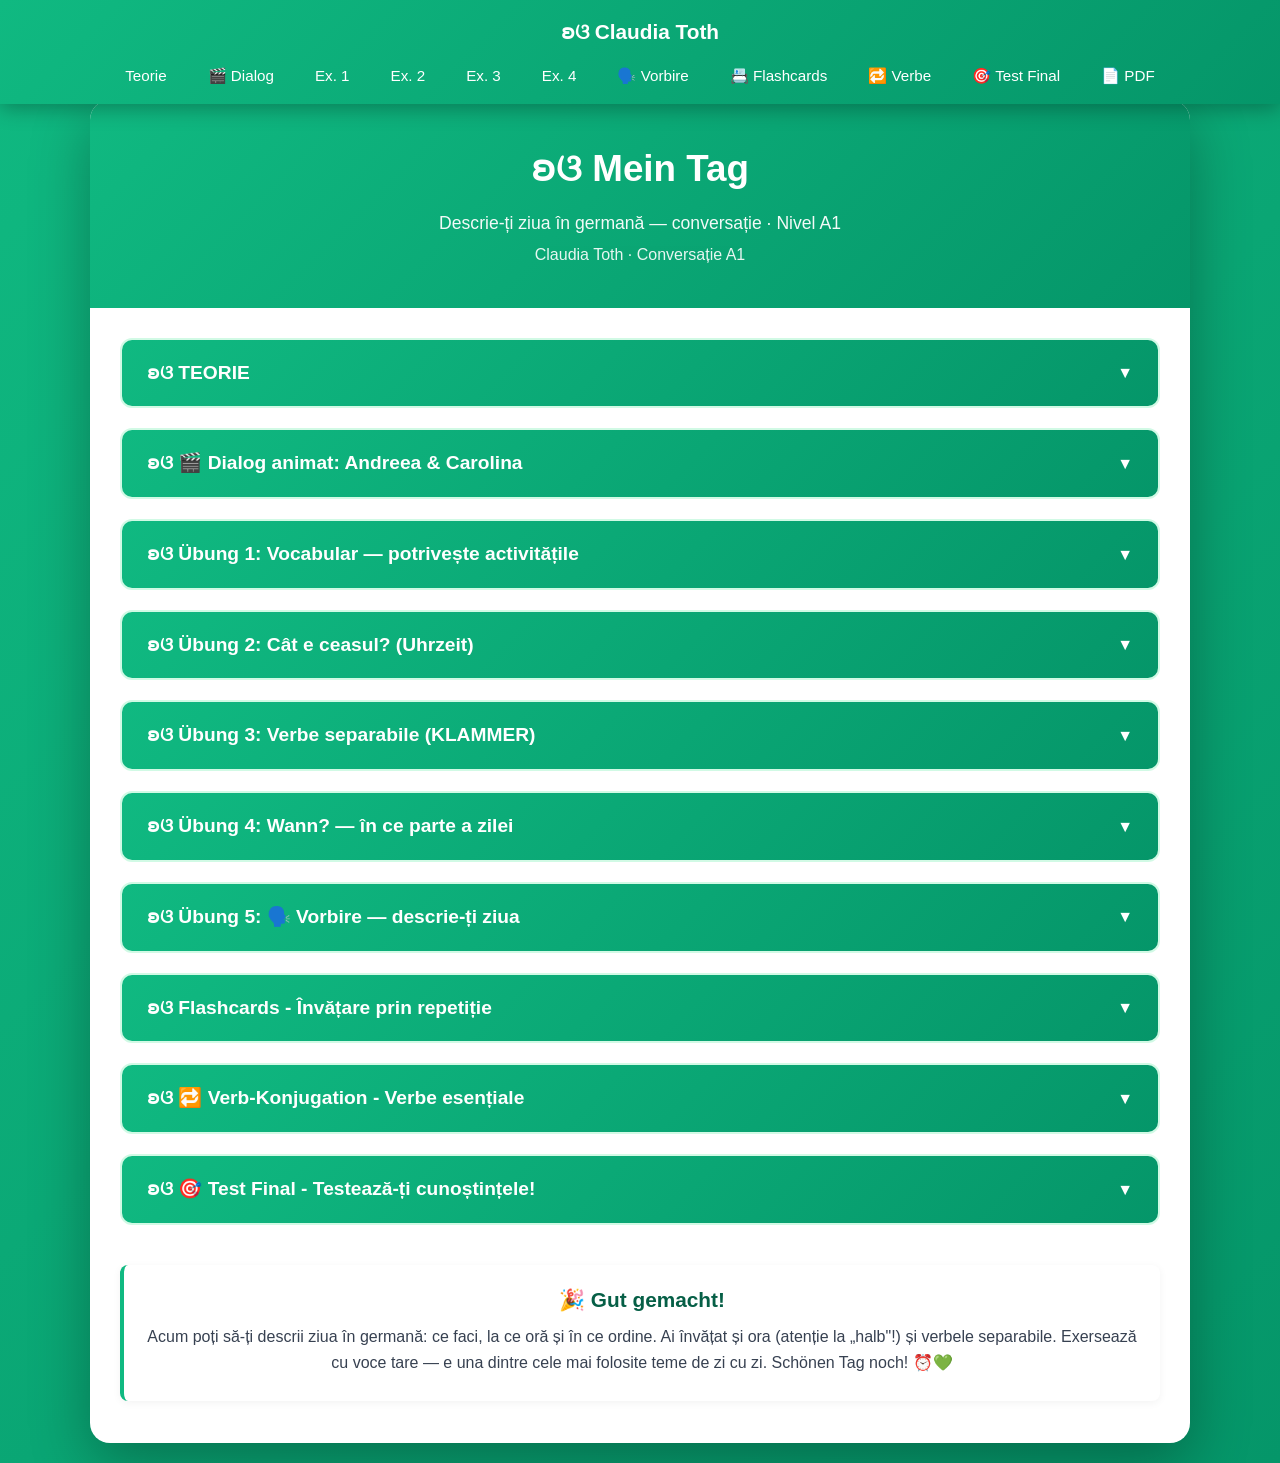
==== index.html @ 6375031e "Conversatie A1: Mein Tag (lectie completa) A 5-a lectie de conversatie A1. Rutina zilnica + ora (Uhr" ====
<!DOCTYPE html>
<html lang="ro">
<head>
    <meta charset="UTF-8">
    <meta name="robots" content="noindex, nofollow">
    <meta name="viewport" content="width=device-width, initial-scale=1.0">
    <title>Mein Tag — conversație · Germană A1</title>
    <meta property="og:title" content="Mein Tag (Conversație A1)">
    <meta property="og:description" content="Învață să-ți descrii ziua în germană: rutina, ora (Uhrzeit), verbe separabile + dialog animat Andreea↔Carolina. Nivel A1.">
    <meta property="og:type" content="website">
    <link rel="stylesheet" href="styles.css">
</head>
<body>
    <nav class="navbar">
        <a href="#top" class="navbar-logo">ʚଓ Claudia Toth</a>
        <ul class="navbar-menu">
            <li><a href="#teorie" onclick="openSection(0)">Teorie</a></li>
            <li><a href="#dialog" onclick="openSection(1)">🎬 Dialog</a></li>
            <li><a href="#ex1" onclick="openSection(2)">Ex. 1</a></li>
            <li><a href="#ex2" onclick="openSection(3)">Ex. 2</a></li>
            <li><a href="#ex3" onclick="openSection(4)">Ex. 3</a></li>
            <li><a href="#ex4" onclick="openSection(5)">Ex. 4</a></li>
            <li><a href="#ex5" onclick="openSection(6)">🗣️ Vorbire</a></li>
            <li><a href="#flashcards" onclick="openSection(7)">📇 Flashcards</a></li>
            <li><a href="#verbs" onclick="openSection(8)">🔁 Verbe</a></li>
            <li><a href="#final-test" onclick="openSection(9)">🎯 Test Final</a></li>
            <li><a href="conversatie-a1-mein-tag.pdf" download>📄 PDF</a></li>
        </ul>
    </nav>

    <div class="container" id="top">
        <div class="header">
            <h1>ʚଓ Mein Tag</h1>
            <p class="subtitle">Descrie-ți ziua în germană — conversație · Nivel A1</p>
            <p>Claudia Toth · Conversație A1</p>
        </div>

        <div class="content">
            <div class="section" id="teorie">
                <div class="section-header" onclick="toggleMainSection(0)"><h3>ʚଓ TEORIE</h3><span class="arrow">▼</span></div>
                <div class="section-content" id="main-section-0"><div id="theory-container"></div></div>
            </div>

            <div class="section" id="dialog">
                <div class="section-header" onclick="toggleMainSection(1)"><h3>ʚଓ 🎬 Dialog animat: Andreea & Carolina</h3><span class="arrow">▼</span></div>
                <div class="section-content" id="main-section-1">
                    <p style="margin-bottom:14px;"><em>Apasă ▶️ Pornește. Bulele apar pe rând, personajul activ „pulsează". Ascultă cum Andreea îi povestește Carolinei ziua ei — vei auzi orele și verbele separabile. Reascultă orice replică cu 🔁.</em></p>
                    <div id="dialog1-container"></div>
                </div>
            </div>

            <div class="section" id="ex1">
                <div class="section-header" onclick="toggleMainSection(2)"><h3>ʚଓ Übung 1: Vocabular — potrivește activitățile</h3><span class="arrow">▼</span></div>
                <div class="section-content" id="main-section-2">
                    <div id="ex1-container"></div>
                    <div class="btn-container"><button class="btn btn-check" onclick="checkExercise(1)">✓ Verifica</button><button class="btn btn-reset" onclick="resetExercise(1)">↻ Reseteaza</button></div>
                    <div class="score" id="score-1"></div>
                </div>
            </div>

            <div class="section" id="ex2">
                <div class="section-header" onclick="toggleMainSection(3)"><h3>ʚଓ Übung 2: Cât e ceasul? (Uhrzeit)</h3><span class="arrow">▼</span></div>
                <div class="section-content" id="main-section-3">
                    <div id="ex2-container"></div>
                    <div class="btn-container"><button class="btn btn-check" onclick="checkExercise(2)">✓ Verifica</button><button class="btn btn-reset" onclick="resetExercise(2)">↻ Reseteaza</button></div>
                    <div class="score" id="score-2"></div>
                </div>
            </div>

            <div class="section" id="ex3">
                <div class="section-header" onclick="toggleMainSection(4)"><h3>ʚଓ Übung 3: Verbe separabile (KLAMMER)</h3><span class="arrow">▼</span></div>
                <div class="section-content" id="main-section-4">
                    <div id="ex3-container"></div>
                    <div class="btn-container"><button class="btn btn-check" onclick="checkExercise(3)">✓ Verifica</button><button class="btn btn-reset" onclick="resetExercise(3)">↻ Reseteaza</button></div>
                    <div class="score" id="score-3"></div>
                </div>
            </div>

            <div class="section" id="ex4">
                <div class="section-header" onclick="toggleMainSection(5)"><h3>ʚଓ Übung 4: Wann? — în ce parte a zilei</h3><span class="arrow">▼</span></div>
                <div class="section-content" id="main-section-5">
                    <div id="ex4-container"></div>
                    <div class="btn-container"><button class="btn btn-check" onclick="checkExercise(4)">✓ Verifica</button><button class="btn btn-reset" onclick="resetExercise(4)">↻ Reseteaza</button></div>
                    <div class="score" id="score-4"></div>
                </div>
            </div>

            <div class="section" id="ex5">
                <div class="section-header" onclick="toggleMainSection(6)"><h3>ʚଓ Übung 5: 🗣️ Vorbire — descrie-ți ziua</h3><span class="arrow">▼</span></div>
                <div class="section-content" id="main-section-6">
                    <div class="theory-box">
                        <h4>🗣️ Beschreibe deinen Tag! / Descrie-ți ziua!</h4>
                        <p>Acesta e cel mai important exercițiu din lecție — și nu se notează. <strong>Descrie cu voce tare</strong> ziua ta obișnuită, în ordine: de la trezire până la culcare. Spune ce faci și la ce oră. Folosește verbe separabile și cuvinte de ordine (zuerst, dann). Repetă de 2-3 ori, până curge natural.</p>
                    </div>

                    <div class="theory-box" style="background:#eef2ff;border-color:#6366f1;">
                        <h4>💡 Tippuri — începuturi de propoziție</h4>
                        <ul style="margin-left:20px;">
                            <li><strong>Am Morgen stehe ich um … Uhr auf.</strong></li>
                            <li><strong>Zuerst … / Dann … / Danach …</strong> <em>(mai întâi / apoi / după aceea)</em></li>
                            <li><strong>Um … Uhr gehe ich zur Uni / zur Arbeit.</strong></li>
                            <li><strong>Am Nachmittag … / Am Abend …</strong></li>
                            <li><strong>Um … Uhr gehe ich schlafen.</strong></li>
                        </ul>
                    </div>

                    <details class="transcript-details" style="margin-top:16px;">
                        <summary>🎧 Model de răspuns (ascultă & citește)</summary>
                        <div style="padding:14px 4px;">
                            <div class="lesson-audio">
                                <div class="audio-player">
                                    <button class="audio-btn" onclick="toggleAudio(event, 'audio-modell')" id="btn-audio-modell">▶</button>
                                    <audio id="audio-modell" preload="none"><source src="audio/06-modell.mp3" type="audio/mpeg"></audio>
                                </div>
                                <span class="lesson-audio-label">🔊 Ascultă modelul Andreei</span>
                            </div>
                            <div class="example-box">
                                <div class="de">Am Morgen stehe ich um sieben Uhr auf. Dann dusche ich und frühstücke. Um halb neun gehe ich zur Uni. Der Unterricht fängt um neun Uhr an. Am Nachmittag lerne ich und kaufe ein. Am Abend sehe ich fern. Um elf Uhr gehe ich schlafen.</div>
                                <div class="ro">Dimineața mă scol la șapte. Apoi fac duș și iau micul dejun. La opt și jumătate merg la facultate. Cursul începe la nouă. După-amiaza învăț și fac cumpărături. Seara mă uit la televizor. La unsprezece mă duc la culcare.</div>
                            </div>
                            <div class="andreea-note" style="margin-top:14px;">
                                <img class="andreea-note-avatar" src="images/annette.png" alt="Annette">
                                <div class="andreea-note-content">
                                    <div class="speaker">Annette</div>
                                    <div class="text">Nu trebuie să ai exact programul Andreei — descrie ziua TA. Dacă reușești să spui 4-5 activități cu ora lor, în ordine, fără să te oprești, ai reușit. Bravo! 💚</div>
                                </div>
                            </div>
                        </div>
                    </details>
                </div>
            </div>

            <div class="section" id="flashcards">
                <div class="section-header" onclick="toggleMainSection(7)"><h3>ʚଓ Flashcards - Învățare prin repetiție</h3><span class="arrow">▼</span></div>
                <div class="section-content" id="main-section-7"><div id="flashcards-container"></div></div>
            </div>

            <div class="section" id="verbs">
                <div class="section-header" onclick="toggleMainSection(8)"><h3>ʚଓ 🔁 Verb-Konjugation - Verbe esențiale</h3><span class="arrow">▼</span></div>
                <div class="section-content" id="main-section-8"><div id="verbs-container"></div></div>
            </div>

            <div class="section" id="final-test">
                <div class="section-header" onclick="toggleMainSection(9)"><h3>ʚଓ 🎯 Test Final - Testează-ți cunoștințele!</h3><span class="arrow">▼</span></div>
                <div class="section-content" id="main-section-9"><div id="final-test-container"></div></div>
            </div>

            <div class="theory-box" style="text-align: center; margin-top: 40px;">
                <p style="font-size: 1.3rem; font-weight: bold; color: #065f46;">🎉 Gut gemacht!</p>
                <p>Acum poți să-ți descrii ziua în germană: ce faci, la ce oră și în ce ordine. Ai învățat și ora (atenție la „halb"!) și verbele separabile. Exersează cu voce tare — e una dintre cele mai folosite teme de zi cu zi. Schönen Tag noch! ⏰💚</p>
            </div>
        </div>
    </div>

    <script src="theory.js"></script>
    <script src="dialogs.js?v=1"></script>
    <script src="exercises.js"></script>
    <script src="flashcards.js"></script>
    <script src="verbs.js"></script>
    <script src="final-test.js"></script>
    <script src="main.js"></script>
</body>
</html>
---- styles.css ----
/* ============================================
   CLAUDIA TOTH - NOMEN-VERB-VERBINDUNGEN
   Design verde profesional · Mobile responsive
   ============================================ */

* {
    margin: 0;
    padding: 0;
    box-sizing: border-box;
}

body {
    font-family: 'Segoe UI', Tahoma, Geneva, Verdana, sans-serif;
    background: linear-gradient(135deg, #10b981 0%, #059669 100%);
    line-height: 1.6;
    padding: 0;
    padding-top: 80px;
    min-height: 100vh;
    color: #374151;
}

/* ============================================
   NAVIGATION BAR
   ============================================ */
.navbar {
    position: fixed;
    top: 0;
    left: 0;
    right: 0;
    background: linear-gradient(135deg, #10b981 0%, #059669 100%);
    padding: 15px 30px;
    box-shadow: 0 4px 20px rgba(0,0,0,0.3);
    z-index: 1000;
    display: flex;
    flex-direction: column;
    gap: 15px;
    align-items: center;
    justify-content: center;
}

.navbar-logo {
    color: white;
    font-size: 1.3rem;
    font-weight: bold;
    text-decoration: none;
}

.navbar-menu {
    display: flex;
    gap: 5px;
    list-style: none;
    align-items: center;
    flex-wrap: wrap;
    justify-content: center;
}

.navbar-menu a {
    color: white;
    text-decoration: none;
    padding: 10px 18px;
    border-radius: 8px;
    transition: all 0.3s;
    font-size: 0.95rem;
    font-weight: 500;
}

.navbar-menu a:hover {
    background: rgba(255,255,255,0.2);
    transform: translateY(-2px);
}

/* ============================================
   CONTAINER PRINCIPAL
   ============================================ */
.container {
    max-width: 1100px;
    margin: 20px auto;
    background: white;
    border-radius: 20px;
    box-shadow: 0 20px 60px rgba(0,0,0,0.3);
    overflow: hidden;
}

.header {
    background: linear-gradient(135deg, #10b981 0%, #059669 100%);
    color: white;
    padding: 40px 30px;
    text-align: center;
}

.header h1 {
    font-size: 2.3rem;
    margin-bottom: 10px;
}

.header .subtitle {
    font-size: 1.1rem;
    opacity: 0.95;
    margin-bottom: 5px;
}

.header p {
    font-size: 1rem;
    opacity: 0.9;
}

.content {
    padding: 30px;
}

/* ============================================
   SECȚIUNI (Teorie + Exerciții)
   ============================================ */
.section {
    margin-bottom: 20px;
    scroll-margin-top: 100px;
    border-radius: 12px;
    overflow: hidden;
    border: 2px solid #d1fae5;
}

.section-header {
    background: linear-gradient(135deg, #10b981 0%, #059669 100%);
    color: white;
    padding: 18px 25px;
    cursor: pointer;
    display: flex;
    justify-content: space-between;
    align-items: center;
    transition: all 0.3s;
}

.section-header:hover {
    background: linear-gradient(135deg, #059669 0%, #047857 100%);
}

.section-header h3 {
    font-size: 1.2rem;
}

.arrow {
    transition: transform 0.3s;
    font-size: 1rem;
}

.arrow.rotated {
    transform: rotate(180deg);
}

.section-content {
    display: none;
    padding: 25px;
    background: #f0fdf4;
}

.section-content.active {
    display: block;
    animation: fadeIn 0.4s ease-in-out;
}

@keyframes fadeIn {
    from { opacity: 0; transform: translateY(-5px); }
    to { opacity: 1; transform: translateY(0); }
}

/* ============================================
   SUB-SECȚIUNI (în Teorie)
   ============================================ */
.sub-section {
    margin-bottom: 12px;
    border-radius: 10px;
    overflow: hidden;
    border: 1px solid #a7f3d0;
    background: white;
}

.sub-section-header {
    background: #d1fae5;
    color: #065f46;
    padding: 12px 18px;
    cursor: pointer;
    display: flex;
    justify-content: space-between;
    align-items: center;
    font-weight: 600;
    transition: background 0.3s;
    gap: 10px;
}

.sub-section-header > span:first-child {
    flex: 1;
}

.sub-section-header:hover {
    background: #a7f3d0;
}

/* ============================================
   AUDIO PLAYER (Play / Stop la fiecare subtitlu)
   ============================================ */
.audio-player {
    display: flex;
    align-items: center;
}

.audio-btn {
    background: #10b981;
    color: white;
    border: none;
    width: 36px;
    height: 36px;
    border-radius: 50%;
    cursor: pointer;
    font-size: 0.9rem;
    transition: all 0.3s;
    display: flex;
    align-items: center;
    justify-content: center;
    padding: 0;
    box-shadow: 0 2px 6px rgba(16, 185, 129, 0.3);
}

.audio-btn:hover {
    background: #059669;
    transform: scale(1.1);
    box-shadow: 0 4px 10px rgba(16, 185, 129, 0.5);
}

.audio-btn:active {
    transform: scale(0.95);
}

.lesson-audio {
    display: flex;
    align-items: center;
    gap: 12px;
    margin-bottom: 18px;
    padding: 10px 14px;
    background: #f0fdf4;
    border-left: 4px solid #10b981;
    border-radius: 6px;
}

.lesson-audio-label {
    color: #065f46;
    font-weight: 600;
    font-size: 0.95rem;
}

.sub-arrow {
    transition: transform 0.3s;
}

.sub-arrow.rotated {
    transform: rotate(180deg);
}

.sub-section-content {
    display: none;
    padding: 18px;
    background: white;
}

.sub-section-content.active {
    display: block;
}

/* ============================================
   THEORY BOX
   ============================================ */
.theory-box {
    background: white;
    border-left: 4px solid #10b981;
    padding: 18px 22px;
    margin: 12px 0;
    border-radius: 8px;
    box-shadow: 0 2px 8px rgba(0,0,0,0.05);
}

.theory-box h4 {
    color: #065f46;
    margin-bottom: 10px;
    font-size: 1.1rem;
}

.theory-box p {
    margin-bottom: 8px;
}

.theory-box ul {
    margin-left: 20px;
    margin-top: 8px;
}

.theory-box li {
    margin-bottom: 6px;
}

/* Exemple în context */
.example-box {
    background: #ecfdf5;
    border: 1px dashed #10b981;
    padding: 12px 16px;
    border-radius: 8px;
    margin: 10px 0;
    font-style: italic;
}

.example-box .de {
    color: #065f46;
    font-weight: 600;
    font-style: normal;
}

.example-box .ro {
    color: #6b7280;
    font-size: 0.95rem;
    margin-top: 4px;
}

/* Tabele teorie */
.theory-table {
    width: 100%;
    border-collapse: collapse;
    margin: 12px 0;
    background: white;
    border-radius: 8px;
    overflow: hidden;
    box-shadow: 0 2px 6px rgba(0,0,0,0.05);
}

.theory-table th {
    background: #10b981;
    color: white;
    padding: 12px;
    text-align: left;
    font-weight: 600;
}

.theory-table td {
    padding: 10px 12px;
    border-bottom: 1px solid #d1fae5;
}

.theory-table tr:last-child td {
    border-bottom: none;
}

.theory-table tr:nth-child(even) {
    background: #f0fdf4;
}

.theory-table .verb {
    color: #059669;
    font-weight: bold;
}

.theory-table .nomen {
    color: #065f46;
    font-weight: 600;
}

.theory-table .ro-text {
    color: #6b7280;
    font-style: italic;
    font-size: 0.95rem;
}

/* ============================================
   EXERCIȚII
   ============================================ */
.exercise-instruction {
    background: #fffbeb;
    border-left: 4px solid #f59e0b;
    padding: 12px 18px;
    margin-bottom: 18px;
    border-radius: 8px;
    color: #78350f;
}

.exercise-item {
    background: white;
    padding: 15px 18px;
    margin-bottom: 12px;
    border-radius: 10px;
    display: flex;
    align-items: flex-start;
    gap: 12px;
    flex-wrap: wrap;
    box-shadow: 0 2px 6px rgba(0,0,0,0.05);
}

.exercise-number {
    background: #10b981;
    color: white;
    width: 30px;
    height: 30px;
    border-radius: 50%;
    display: flex;
    align-items: center;
    justify-content: center;
    font-weight: bold;
    flex-shrink: 0;
    font-size: 0.9rem;
}

.input-group {
    flex: 1;
    min-width: 200px;
    display: flex;
    flex-direction: column;
    gap: 6px;
}

.input-group label {
    color: #374151;
    font-size: 1rem;
    line-height: 1.5;
}

.input-group .nomen-highlight {
    color: #065f46;
    font-weight: bold;
    background: #d1fae5;
    padding: 2px 8px;
    border-radius: 5px;
}

.input-group input[type="text"],
.input-group select {
    padding: 10px 14px;
    border: 2px solid #d1fae5;
    border-radius: 8px;
    font-size: 1rem;
    font-family: inherit;
    transition: all 0.3s;
    background: white;
}

.input-group input[type="text"]:focus,
.input-group select:focus {
    outline: none;
    border-color: #10b981;
    box-shadow: 0 0 0 3px rgba(16, 185, 129, 0.15);
}

/* Multiple choice */
.mc-options {
    display: flex;
    flex-direction: column;
    gap: 8px;
    margin-top: 8px;
}

.mc-option {
    display: flex;
    align-items: center;
    gap: 10px;
    padding: 8px 12px;
    border-radius: 8px;
    transition: background 0.2s;
    cursor: pointer;
}

.mc-option:hover {
    background: #f0fdf4;
}

.mc-option input[type="radio"] {
    cursor: pointer;
    width: 18px;
    height: 18px;
    accent-color: #10b981;
}

.mc-option label {
    cursor: pointer;
    flex: 1;
}

/* Feedback */
.feedback {
    width: 100%;
    margin-top: 8px;
    padding: 0;
    font-size: 0.95rem;
    border-radius: 6px;
    transition: all 0.3s;
}

.feedback.correct {
    background: #d1fae5;
    color: #065f46;
    padding: 10px 14px;
    border-left: 3px solid #10b981;
}

.feedback.incorrect {
    background: #fee2e2;
    color: #991b1b;
    padding: 10px 14px;
    border-left: 3px solid #ef4444;
}

.feedback.correct::before {
    content: "✓ Richtig! ";
    font-weight: bold;
}

.feedback.incorrect::before {
    content: "✗ Falsch. ";
    font-weight: bold;
}

/* ============================================
   BUTOANE
   ============================================ */
.btn-container {
    display: flex;
    gap: 15px;
    justify-content: center;
    margin: 30px 0;
    flex-wrap: wrap;
}

.btn {
    padding: 14px 32px;
    border: none;
    border-radius: 10px;
    font-size: 1rem;
    font-weight: 600;
    cursor: pointer;
    transition: all 0.3s;
    font-family: inherit;
}

.btn-check {
    background: linear-gradient(135deg, #10b981 0%, #059669 100%);
    color: white;
}

.btn-check:hover {
    transform: translateY(-2px);
    box-shadow: 0 8px 20px rgba(16, 185, 129, 0.4);
}

.btn-reset {
    background: #6b7280;
    color: white;
}

.btn-reset:hover {
    background: #4b5563;
    transform: translateY(-2px);
    box-shadow: 0 8px 20px rgba(107, 114, 128, 0.4);
}

/* ============================================
   SCOR
   ============================================ */
.score {
    display: none;
    background: linear-gradient(135deg, #10b981 0%, #059669 100%);
    color: white;
    padding: 25px;
    border-radius: 12px;
    text-align: center;
    margin: 20px 0;
    scroll-margin-top: 100px;
}

.score.show {
    display: block;
    animation: fadeIn 0.5s;
}

.score-value {
    font-size: 2rem;
    font-weight: bold;
    margin-bottom: 10px;
}

.score-message {
    font-size: 1.1rem;
}

/* ============================================
   FLASHCARDS
   ============================================ */
.flashcard-counter {
    text-align: center;
    margin-bottom: 15px;
    color: #065f46;
    font-weight: 600;
}

.flashcard {
    background: white;
    border-radius: 16px;
    padding: 50px 30px;
    min-height: 220px;
    display: flex;
    align-items: center;
    justify-content: center;
    text-align: center;
    cursor: pointer;
    box-shadow: 0 4px 15px rgba(0,0,0,0.1);
    transition: transform 0.3s;
    position: relative;
    border: 3px solid #10b981;
}

.flashcard:hover {
    transform: scale(1.02);
}

.flashcard-content {
    width: 100%;
}

.flashcard .de {
    font-size: 1.8rem;
    color: #065f46;
    font-weight: bold;
    margin-bottom: 10px;
}

.flashcard .ro {
    font-size: 1.2rem;
    color: #6b7280;
    font-style: italic;
    display: none;
}

.flashcard.flipped .ro {
    display: block;
    animation: fadeIn 0.3s;
}

.flashcard-hint {
    position: absolute;
    bottom: 12px;
    left: 0;
    right: 0;
    color: #9ca3af;
    font-size: 0.85rem;
}

.flashcard-audio-btn {
    position: absolute;
    top: 15px;
    right: 15px;
    background: #10b981;
    color: white;
    border: none;
    width: 40px;
    height: 40px;
    border-radius: 50%;
    font-size: 1.2rem;
    cursor: pointer;
    transition: all 0.3s;
    display: flex;
    align-items: center;
    justify-content: center;
}

.flashcard-audio-btn:hover {
    background: #059669;
    transform: scale(1.1);
}

.flashcard-controls {
    display: flex;
    justify-content: space-between;
    gap: 15px;
    margin-top: 20px;
}

.flashcard-btn {
    flex: 1;
    background: linear-gradient(135deg, #10b981 0%, #059669 100%);
    color: white;
    padding: 12px;
    border: none;
    border-radius: 8px;
    cursor: pointer;
    font-size: 1rem;
    font-weight: 600;
    transition: all 0.3s;
    font-family: inherit;
}

.flashcard-btn:hover {
    transform: translateY(-2px);
    box-shadow: 0 4px 12px rgba(16, 185, 129, 0.4);
}

.flashcard-btn:disabled {
    background: #d1d5db;
    cursor: not-allowed;
    transform: none;
    box-shadow: none;
}

/* ============================================
   MOBILE RESPONSIVE
   ============================================ */
@media (max-width: 768px) {
    body {
        padding: 0;
        padding-top: 140px;
    }

    .navbar {
        padding: 15px;
    }

    .navbar-menu a {
        padding: 8px 12px;
        font-size: 0.85rem;
    }

    .container {
        margin: 10px;
        border-radius: 12px;
    }

    .header h1 {
        font-size: 1.6rem;
    }

    .header .subtitle {
        font-size: 0.95rem;
    }

    .content {
        padding: 15px;
    }

    .section-header h3 {
        font-size: 1rem;
    }

    .exercise-item {
        padding: 12px;
    }

    .input-group {
        min-width: 100%;
    }

    .btn {
        padding: 12px 24px;
        font-size: 0.95rem;
    }

    .flashcard {
        padding: 35px 20px;
        min-height: 180px;
    }

    .flashcard .de {
        font-size: 1.4rem;
    }

    .flashcard .ro {
        font-size: 1rem;
    }

    .theory-table,
    .grammar-table {
        font-size: 0.9rem;
        display: block;
        overflow-x: auto;
        white-space: nowrap;
        -webkit-overflow-scrolling: touch;
        max-width: 100%;
        scrollbar-width: thin;
        scrollbar-color: #f59e0b #fef3c7;
        background-image: linear-gradient(to right, transparent calc(100% - 32px), rgba(245, 158, 11, 0.28) 100%);
        background-attachment: local;
        background-repeat: no-repeat;
    }

    .theory-table::-webkit-scrollbar,
    .grammar-table::-webkit-scrollbar {
        height: 6px;
    }
    .theory-table::-webkit-scrollbar-track,
    .grammar-table::-webkit-scrollbar-track {
        background: #fef3c7;
        border-radius: 3px;
    }
    .theory-table::-webkit-scrollbar-thumb,
    .grammar-table::-webkit-scrollbar-thumb {
        background: #f59e0b;
        border-radius: 3px;
    }

    .theory-table::before,
    .grammar-table::before {
        content: '👈 Glisează lateral pentru toate coloanele 👉';
        display: block;
        background: #fef3c7;
        color: #92400e;
        padding: 6px 10px;
        font-size: 0.72rem;
        text-align: center;
        font-style: italic;
        border-radius: 6px 6px 0 0;
        white-space: nowrap;
        border-bottom: 1px solid #f59e0b;
        position: sticky;
        left: 0;
    }

    .theory-table th,
    .theory-table td,
    .grammar-table th,
    .grammar-table td {
        padding: 8px;
    }
}

/* ============================================
   TRADUCERI ROMÂNĂ sub fiecare propoziție germană
   Permanent vizibile sub tabelele de teorie
   ============================================ */
.ro-translation {
    display: inline-block;
    color: #6b7280;
    font-style: italic;
    font-size: 0.88rem;
    font-weight: normal;
    line-height: 1.4;
    margin-top: 4px;
    padding-left: 8px;
    border-left: 2px solid #fcd34d;
}

/* ============================================
   TEST FINAL - Wizard Style
   ============================================ */

/* Intro section */
.test-intro {
    background: white;
    padding: 30px;
    border-radius: 12px;
    text-align: center;
    box-shadow: 0 2px 8px rgba(0,0,0,0.05);
}

.test-intro h3 {
    color: #065f46;
    font-size: 1.5rem;
    margin-bottom: 15px;
}

.test-intro p {
    color: #374151;
    margin-bottom: 15px;
}

.test-info-list {
    list-style: none;
    padding: 0;
    margin: 20px auto;
    max-width: 500px;
    text-align: left;
}

.test-info-list li {
    padding: 8px 0;
    color: #374151;
}

.btn-large {
    padding: 16px 40px !important;
    font-size: 1.1rem !important;
    margin-top: 15px;
}

/* Wizard - container principal */
.test-wizard {
    background: white;
    padding: 30px;
    border-radius: 12px;
    box-shadow: 0 2px 8px rgba(0,0,0,0.05);
}

/* Progress bar */
.test-progress {
    margin-bottom: 25px;
}

.test-progress-info {
    display: flex;
    justify-content: space-between;
    margin-bottom: 10px;
    font-weight: 600;
    color: #065f46;
    flex-wrap: wrap;
    gap: 10px;
}

.test-progress-bar {
    height: 12px;
    background: #d1fae5;
    border-radius: 6px;
    overflow: hidden;
}

.test-progress-fill {
    height: 100%;
    background: linear-gradient(90deg, #10b981 0%, #059669 100%);
    transition: width 0.4s ease;
    border-radius: 6px;
    box-shadow: 0 0 8px rgba(16, 185, 129, 0.4);
}

/* Întrebarea curentă */
.test-question {
    background: #f0fdf4;
    padding: 25px;
    border-radius: 10px;
    margin-bottom: 20px;
    border: 2px solid #d1fae5;
}

.test-question-label {
    color: #065f46;
    font-weight: 600;
    font-size: 1.05rem;
    margin-bottom: 15px;
}

.test-question-content {
    font-size: 1.15rem;
    color: #374151;
    line-height: 1.8;
    margin-bottom: 12px;
}

.test-blank {
    background: #fef3c7;
    padding: 4px 16px;
    border-radius: 6px;
    border: 2px dashed #f59e0b;
    color: #78350f;
    font-weight: bold;
    margin-right: 8px;
}

.test-translation {
    display: block;
    color: #6b7280;
    font-style: italic;
    margin: 10px 0;
    font-size: 0.95rem;
}

.test-ro-text {
    background: #fff7ed;
    padding: 15px;
    border-radius: 8px;
    border-left: 4px solid #f59e0b;
    color: #78350f;
    font-weight: 500;
}

.test-input {
    width: 100%;
    padding: 12px 16px;
    border: 2px solid #d1fae5;
    border-radius: 8px;
    font-size: 1.05rem;
    font-family: inherit;
    transition: all 0.3s;
    background: white;
    margin-top: 10px;
}

.test-input:focus {
    outline: none;
    border-color: #10b981;
    box-shadow: 0 0 0 3px rgba(16, 185, 129, 0.15);
}

.test-mc {
    margin-top: 15px;
}

.test-mc .mc-option {
    background: white;
    padding: 12px 16px;
    border-radius: 8px;
    margin-bottom: 8px;
    border: 2px solid #d1fae5;
    transition: all 0.2s;
}

.test-mc .mc-option:hover {
    border-color: #10b981;
    background: #f0fdf4;
}

/* Controale wizard */
.test-controls {
    display: flex;
    gap: 12px;
    justify-content: space-between;
    margin-top: 25px;
    flex-wrap: wrap;
}

.btn-secondary {
    background: #6b7280;
    color: white;
}

.btn-secondary:hover {
    background: #4b5563;
    transform: translateY(-2px);
    box-shadow: 0 4px 12px rgba(107, 114, 128, 0.4);
}

.btn:disabled {
    opacity: 0.5;
    cursor: not-allowed;
    transform: none !important;
    box-shadow: none !important;
}

/* Buton ÎNAPOI LA TEORIE */
.btn-back {
    background: linear-gradient(135deg, #6366f1 0%, #4f46e5 100%);
    color: white;
}

.btn-back:hover {
    transform: translateY(-2px);
    box-shadow: 0 8px 20px rgba(99, 102, 241, 0.4);
}

.test-back-top {
    margin-bottom: 20px;
}

/* REZULTATE */
.test-results {
    background: white;
    padding: 30px;
    border-radius: 12px;
    box-shadow: 0 2px 8px rgba(0,0,0,0.05);
}

.test-result-card {
    text-align: center;
    padding: 30px;
    border-radius: 16px;
    margin-bottom: 25px;
}

.test-result-card.passed {
    background: linear-gradient(135deg, #10b981 0%, #059669 100%);
    color: white;
}

.test-result-card.failed {
    background: linear-gradient(135deg, #ef4444 0%, #dc2626 100%);
    color: white;
}

.test-result-emoji {
    font-size: 4rem;
    margin-bottom: 10px;
}

.test-result-badge {
    font-size: 1.3rem;
    font-weight: bold;
    letter-spacing: 2px;
    margin-bottom: 15px;
    opacity: 0.95;
}

.test-result-score {
    font-size: 3rem;
    font-weight: bold;
    margin-bottom: 5px;
}

.test-result-percentage {
    font-size: 2.5rem;
    font-weight: bold;
    margin-bottom: 20px;
    opacity: 0.9;
}

.test-result-message {
    font-size: 1rem;
    line-height: 1.6;
    max-width: 550px;
    margin: 0 auto;
    padding: 0 15px;
}

.pass-mark, .fail-mark {
    margin-top: 20px;
    padding: 12px;
    background: rgba(255,255,255,0.2);
    border-radius: 8px;
    font-weight: 600;
    font-size: 0.95rem;
}

/* Stats categorii */
.test-stats {
    background: #f0fdf4;
    padding: 20px;
    border-radius: 10px;
    margin-bottom: 20px;
    border-left: 4px solid #10b981;
}

.test-stats h4 {
    color: #065f46;
    margin-bottom: 12px;
}

.test-stats ul {
    list-style: none;
    padding: 0;
}

.test-stats li {
    padding: 8px 0;
    border-bottom: 1px solid #d1fae5;
    color: #374151;
}

.test-stats li:last-child {
    border-bottom: none;
}

/* Greșeli */
.test-mistakes {
    background: #fef2f2;
    padding: 20px;
    border-radius: 10px;
    margin-bottom: 20px;
    border-left: 4px solid #ef4444;
}

.test-mistakes h4 {
    color: #991b1b;
    margin-bottom: 15px;
}

.mistake-item {
    background: white;
    padding: 12px 15px;
    border-radius: 8px;
    margin-bottom: 10px;
    line-height: 1.6;
}

/* Acțiuni finale */
.test-final-actions {
    display: flex;
    gap: 15px;
    justify-content: center;
    flex-wrap: wrap;
    margin-top: 25px;
}

/* Mobile responsive pentru test */
@media (max-width: 768px) {
    .test-intro,
    .test-wizard,
    .test-results {
        padding: 20px 15px;
    }
    
    .test-question {
        padding: 18px 15px;
    }
    
    .test-question-content {
        font-size: 1rem;
    }
    
    .test-result-emoji {
        font-size: 3rem;
    }
    
    .test-result-score {
        font-size: 2.2rem;
    }
    
    .test-result-percentage {
        font-size: 1.8rem;
    }
    
    .test-controls {
        flex-direction: column;
    }

    .test-controls .btn {
        width: 100%;
    }
}

/* ============================================
   EX1 - CLICK-MATCH (DE ↔ RO)
   ============================================ */
.dm-board {
    display: grid;
    grid-template-columns: 1fr 1fr;
    gap: 18px;
    margin: 15px 0;
}

.dm-col {
    background: white;
    padding: 14px;
    border-radius: 10px;
    box-shadow: 0 2px 6px rgba(0,0,0,0.05);
    display: flex;
    flex-direction: column;
    gap: 8px;
}

.dm-col-title {
    color: #065f46;
    font-weight: bold;
    margin-bottom: 6px;
    text-align: center;
    font-size: 1rem;
    padding-bottom: 8px;
    border-bottom: 2px solid #d1fae5;
}

.dm-tile {
    padding: 10px 14px;
    background: #f0fdf4;
    border: 2px solid #d1fae5;
    border-radius: 8px;
    cursor: pointer;
    transition: all 0.2s;
    font-weight: 500;
    color: #065f46;
    text-align: center;
}

.dm-tile:hover {
    background: #d1fae5;
    border-color: #10b981;
    transform: translateY(-1px);
}

.dm-tile.dm-selected {
    background: #fef3c7;
    border-color: #f59e0b;
    color: #78350f;
}

.dm-tile.dm-correct {
    background: #d1fae5;
    border-color: #10b981;
    color: #065f46;
    cursor: default;
    opacity: 0.7;
}

.dm-tile.dm-wrong {
    background: #fee2e2;
    border-color: #ef4444;
    color: #991b1b;
    animation: shake 0.4s;
}

.dm-status {
    text-align: center;
    margin-top: 12px;
    padding: 10px;
    background: #fffbeb;
    border-radius: 8px;
    color: #78350f;
    font-weight: 600;
    border-left: 4px solid #f59e0b;
}

@keyframes shake {
    0%, 100% { transform: translateX(0); }
    25% { transform: translateX(-5px); }
    75% { transform: translateX(5px); }
}

/* ============================================
   EX2 - SORT 5 COLOANE
   ============================================ */
.sort-pool {
    display: flex;
    flex-wrap: wrap;
    gap: 8px;
    padding: 14px;
    background: white;
    border: 2px dashed #10b981;
    border-radius: 10px;
    margin: 15px 0;
    min-height: 60px;
}

.sort-tile {
    padding: 8px 14px;
    background: #f0fdf4;
    border: 2px solid #d1fae5;
    border-radius: 8px;
    cursor: pointer;
    transition: all 0.2s;
    font-weight: 500;
    color: #065f46;
    user-select: none;
}

.sort-tile:hover {
    background: #d1fae5;
    border-color: #10b981;
}

.sort-tile.sort-selected {
    background: #fef3c7;
    border-color: #f59e0b;
    color: #78350f;
}

.sort-tile.sort-wrong {
    background: #fee2e2;
    border-color: #ef4444;
    color: #991b1b;
    animation: shake 0.4s;
}

.sort-tile.sort-placed {
    background: #d1fae5;
    border-color: #10b981;
    color: #065f46;
    cursor: default;
}

.sort-cols {
    display: grid;
    grid-template-columns: repeat(5, 1fr);
    gap: 10px;
    margin-top: 12px;
}

.sort-col {
    background: white;
    border: 2px solid #d1fae5;
    border-radius: 10px;
    padding: 10px;
    cursor: pointer;
    min-height: 140px;
    transition: all 0.2s;
}

.sort-col:hover {
    border-color: #10b981;
    background: #f0fdf4;
}

.sort-col-title {
    text-align: center;
    font-weight: bold;
    color: white;
    background: linear-gradient(135deg, #10b981 0%, #059669 100%);
    padding: 6px 10px;
    border-radius: 6px;
    margin-bottom: 8px;
    font-size: 1rem;
}

.sort-col-body {
    display: flex;
    flex-direction: column;
    gap: 6px;
}

/* ============================================
   EX3 - SATZBAU KLAMMER (click-to-build)
   ============================================ */
.satzbau-item {
    background: white;
    padding: 15px 18px;
    margin-bottom: 12px;
    border-radius: 10px;
    display: flex;
    align-items: flex-start;
    gap: 12px;
    box-shadow: 0 2px 6px rgba(0,0,0,0.05);
}

.satzbau-answer {
    min-height: 50px;
    padding: 12px;
    background: #fffbeb;
    border: 2px dashed #f59e0b;
    border-radius: 8px;
    margin: 8px 0;
    display: flex;
    flex-wrap: wrap;
    gap: 6px;
    align-items: center;
}

.satzbau-answer-placeholder {
    color: #9ca3af;
    font-style: italic;
    font-size: 0.95rem;
}

.satzbau-pool {
    display: flex;
    flex-wrap: wrap;
    gap: 8px;
    padding: 10px;
    background: #f0fdf4;
    border-radius: 8px;
    margin-top: 8px;
}

.satzbau-word {
    padding: 8px 14px;
    background: white;
    border: 2px solid #d1fae5;
    border-radius: 8px;
    cursor: pointer;
    transition: all 0.2s;
    font-weight: 500;
    color: #065f46;
    user-select: none;
}

.satzbau-word:hover {
    background: #d1fae5;
    border-color: #10b981;
    transform: translateY(-1px);
}

.satzbau-word.satzbau-used {
    background: #f3f4f6;
    color: #d1d5db;
    border-color: #e5e7eb;
    cursor: not-allowed;
    opacity: 0.5;
}

.satzbau-picked {
    padding: 6px 12px;
    background: #10b981;
    color: white;
    border-radius: 6px;
    cursor: pointer;
    font-weight: 500;
    transition: all 0.2s;
}

.satzbau-picked:hover {
    background: #ef4444;
}

/* ============================================
   EX4 - AUDIO DICTATION
   ============================================ */
.dict-play-btn {
    background: linear-gradient(135deg, #10b981 0%, #059669 100%);
    color: white;
    border: none;
    padding: 8px 16px;
    border-radius: 8px;
    cursor: pointer;
    font-weight: 600;
    font-family: inherit;
    transition: all 0.2s;
    font-size: 0.95rem;
}

.dict-play-btn:hover {
    transform: translateY(-1px);
    box-shadow: 0 4px 10px rgba(16, 185, 129, 0.4);
}

/* ============================================
   EX5 - FIND-THE-MISTAKE
   ============================================ */
.mistake-options {
    display: flex;
    flex-direction: column;
    gap: 8px;
    margin-top: 8px;
}

.mistake-opt {
    padding: 10px 14px;
    background: white;
    border: 2px solid #d1fae5;
    border-radius: 8px;
    cursor: pointer;
    transition: all 0.2s;
    color: #374151;
}

.mistake-opt:hover {
    border-color: #10b981;
    background: #f0fdf4;
}

.mistake-opt.mistake-picked {
    border-color: #f59e0b;
    background: #fef3c7;
    color: #78350f;
    font-weight: 600;
}

.mistake-opt-letter {
    font-weight: bold;
    color: #065f46;
    margin-right: 6px;
}

/* ============================================
   MOBILE pentru widgeturile interactive
   ============================================ */
@media (max-width: 768px) {
    .dm-board {
        grid-template-columns: 1fr;
        gap: 12px;
    }
    .sort-cols {
        grid-template-columns: repeat(2, 1fr);
    }
    .sort-col {
        min-height: 100px;
    }
    .satzbau-item {
        flex-direction: column;
        padding: 12px;
    }
}

/* ============================================
   PDF — footer @page + secțiuni EXPANDATE la print
   ⚠️ NU se schimbă interfața web. Doar la PRINT secțiunile colapsabile
   se deschid, ca PDF-ul să conțină MATERIA, nu doar header-ele.
   ============================================ */
@page {
    size: A4;
    margin: 18mm 14mm 22mm 14mm;
    @bottom-left { content: "ʚଓ © 2026 Claudia Toth"; font-size: 9pt; color: #065f46; }
    @bottom-right { content: "pag. " counter(page) " / " counter(pages); font-size: 9pt; color: #6b7280; }
}

@media print {
    /* Forțează TOATE secțiunile + sub-secțiunile deschise → PDF cu materia completă */
    .section-content { display: block !important; }
    .sub-section-content { display: block !important; }
    /* Ascunde decorațiunile interactive (săgeți, navbar, butoane verifică/reset) */
    .navbar { display: none !important; }
    .arrow, .sub-arrow { display: none !important; }
    .btn-container { display: none !important; }
    .section-header, .sub-section-header { cursor: default; }
    /* Păstrează culorile la print (verzi + gradient) */
    body { background: white; padding-top: 0; -webkit-print-color-adjust: exact; print-color-adjust: exact; }
    .container { box-shadow: none; margin: 0; max-width: 100%; }
    .header, .section-header { -webkit-print-color-adjust: exact; print-color-adjust: exact; }
    /* Evită break-uri inestetice în mijlocul tabelelor/cardurilor */
    .theory-box, .example-box, .theory-table, .sub-section { page-break-inside: avoid; break-inside: avoid; }
}

/* ===== CAST BANNER (personajele Annettes Deutschkurs) =====
   ⚠️ NU șterge — acest bloc este parte din TEMPLATE-ul canonical
   folosit de lesson-generator. Rămâne dormant dacă lecția nu are
   <div class="cast-banner"> în HTML, dar e ACTIV pentru toate
   lecțiile noi generate care folosesc cast-grid (A1+A2 standard).
   Spec complet în IMPORTANT PENTRU AGENTI/AGENTS-README.md §🌐 CAST GRID. */
.cast-banner {
    background: linear-gradient(135deg, #ecfdf5 0%, #d1fae5 100%);
    border: 2px solid #10B981;
    border-radius: 12px;
    padding: 16px;
    margin: 20px 0;
    text-align: center;
}
.cast-banner h4 {
    color: #065f46;
    margin: 0 0 12px;
    font-size: 1.1rem;
}
.cast-grid {
    display: grid;
    grid-template-columns: repeat(6, 1fr);
    gap: 8px;
    max-width: 720px;
    margin: 0 auto;
}
.cast-card {
    background: #fff;
    border-radius: 8px;
    padding: 8px 4px;
    text-align: center;
    box-shadow: 0 1px 3px rgba(0,0,0,0.06);
}
.cast-card img {
    width: 60px;
    height: 80px;
    object-fit: contain;
    display: block;
    margin: 0 auto 4px;
}
.cast-card .name {
    font-size: 0.72rem;
    font-weight: 700;
    color: #065f46;
    line-height: 1.2;
}
.cast-card .detail {
    font-size: 0.65rem;
    color: #6b7280;
    line-height: 1.2;
    margin-top: 2px;
}
@media (max-width: 768px) {
    .cast-grid { grid-template-columns: repeat(3, 1fr); }
}

/* ===== ANDREEA NOTE (caseta cu tip de la cursantă Andreea) — REGULA 15 ===== */
/* Avatar 44×56px (NU dimensiune nativă!) — adăugat în template 28 mai 2026 */
/* după bug raportat de Claudia pe A2 L2 (andreeas-diplom) */
.andreea-note {
    background: #fffbeb;
    border-left: 4px solid #f59e0b;
    border-radius: 0 8px 8px 0;
    padding: 12px 16px;
    margin: 14px 0;
    display: flex;
    gap: 12px;
    align-items: flex-start;
}
.andreea-note-avatar {
    width: 44px;
    height: 56px;
    object-fit: contain;
    flex-shrink: 0;
}
.andreea-note-content {
    flex: 1;
}
.andreea-note-content .speaker {
    font-weight: 700;
    color: #92400e;
    font-size: 0.85rem;
    margin-bottom: 4px;
}
.andreea-note-content .speaker::before {
    content: "💚 ";
}
.andreea-note-content .text {
    color: #78350f;
    font-size: 0.92rem;
    font-style: italic;
    line-height: 1.55;
}

/* ===== GRAMMAR-TABLE (desktop) — REGULA 3 OBLIGATORIE ===== */
/* Adăugat 28 mai 2026 în template — lipsea din global CSS */
.grammar-table {
    width: 100%;
    border-collapse: collapse;
    margin: 10px 0;
    background: white;
    border-radius: 6px;
    overflow: hidden;
    box-shadow: 0 1px 4px rgba(0,0,0,0.04);
}
.grammar-table th {
    background: #d1fae5;
    color: #065f46;
    padding: 12px 16px;
    text-align: left;
    font-weight: 600;
    border-bottom: 2px solid #047857;
    white-space: nowrap;
}
.grammar-table td {
    padding: 12px 16px;
    border-bottom: 1px solid #ecfdf5;
    vertical-align: middle;
}
.grammar-table tr:last-child td {
    border-bottom: none;
}
.grammar-table tr:nth-child(even) {
    background: #f0fdf4;
}

/* ===== REGULA 14 PATCH â€” touch scroll mobile (fix raportat 31 mai 2026) ===== */
@media (max-width: 768px) {
    .theory-table,
    .grammar-table {
        touch-action: pan-x !important;
        -webkit-overflow-scrolling: touch !important;
        overflow-x: auto !important;
    }
    /* Wrapper-ul (theory-box) nu trebuie sÄƒ blocheze scroll-ul */
    .theory-box {
        overflow: visible !important;
    }
    /* Verb cards la fel */
    .verb-card {
        overflow-x: auto !important;
        -webkit-overflow-scrolling: touch !important;
    }
}

/* ============================================
   DIALOG ANIMAT (motor Pflege) — Andreea ↔ Annette
   ============================================ */
.animated-dialog { background: white; border-radius: 16px; padding: 20px; margin: 16px 0; box-shadow: 0 4px 18px rgba(6, 95, 70, 0.1); }
.dialog-context { background: #f0fdf4; border-left: 4px solid #10b981; padding: 10px 14px; border-radius: 6px; color: #065f46; font-size: 0.9rem; margin-bottom: 18px; }
.stage-container { background: linear-gradient(135deg, #f0fdf4 0%, #ecfdf5 100%); border-radius: 12px; padding: 24px 16px; margin: 14px 0; }
.stage { display: grid; grid-template-columns: 1fr 1fr; gap: 24px; align-items: start; }
.character-wrapper { display: flex; flex-direction: column; align-items: center; position: relative; transition: all 0.3s; opacity: 0.55; }
.character-wrapper.speaking { opacity: 1; transform: scale(1.05); }
.character-wrapper.speaking .character-avatar { animation: pulse 1.5s infinite; box-shadow: 0 0 0 6px rgba(16, 185, 129, 0.25); }
@keyframes pulse { 0% { box-shadow: 0 0 0 0 rgba(16, 185, 129, 0.4); } 70% { box-shadow: 0 0 0 12px rgba(16, 185, 129, 0); } 100% { box-shadow: 0 0 0 0 rgba(16, 185, 129, 0); } }
.character-avatar { width: 90px; height: 90px; border-radius: 50%; overflow: hidden; border: 3px solid #10b981; background: white; display: flex; align-items: center; justify-content: center; }
.character-avatar img { width: 100%; height: 100%; object-fit: cover; }
.character-label { margin-top: 8px; color: #065f46; font-weight: 700; font-size: 0.95rem; }
.speech-bubble { position: relative; margin-top: 14px; background: white; border: 2px solid #10b981; border-radius: 14px; padding: 12px 16px; width: 100%; max-width: 280px; opacity: 0; transform: translateY(8px); transition: opacity 0.3s, transform 0.3s; pointer-events: none; box-shadow: 0 4px 12px rgba(6, 95, 70, 0.08); }
.speech-bubble::before { content: ''; position: absolute; top: -10px; left: 50%; transform: translateX(-50%); width: 0; height: 0; border-left: 8px solid transparent; border-right: 8px solid transparent; border-bottom: 10px solid #10b981; }
.speech-bubble::after { content: ''; position: absolute; top: -7px; left: 50%; transform: translateX(-50%); width: 0; height: 0; border-left: 7px solid transparent; border-right: 7px solid transparent; border-bottom: 8px solid white; }
.speech-bubble.visible { opacity: 1; transform: translateY(0); }
.speech-bubble .bubble-de, .speech-bubble .bubble-ro { transition: opacity 0.18s ease; }
.speech-bubble.text-fading .bubble-de, .speech-bubble.text-fading .bubble-ro { opacity: 0.15; }
.bubble-de { color: #065f46; font-weight: 600; font-size: 0.95rem; margin-bottom: 6px; line-height: 1.4; }
.bubble-ro { color: #6b7280; font-style: italic; font-size: 0.85rem; line-height: 1.4; }
.dialog-controls { display: flex; justify-content: center; gap: 10px; margin: 16px 0 10px; flex-wrap: wrap; }
.btn-dialog { background: linear-gradient(135deg, #10b981 0%, #059669 100%); color: white; border: none; padding: 10px 18px; border-radius: 8px; cursor: pointer; font-size: 0.92rem; font-weight: 600; transition: all 0.2s; font-family: inherit; }
.btn-dialog:hover:not(:disabled) { transform: translateY(-2px); box-shadow: 0 4px 12px rgba(16, 185, 129, 0.3); }
.btn-dialog:disabled { background: #d1d5db; cursor: not-allowed; }
.dialog-progress { text-align: center; margin-top: 8px; }
.progress-bar { height: 8px; background: #e5e7eb; border-radius: 4px; overflow: hidden; margin-bottom: 6px; }
.progress-fill { height: 100%; background: linear-gradient(135deg, #10b981 0%, #059669 100%); transition: width 0.3s ease-out; width: 0%; }
.progress-text { color: #065f46; font-size: 0.85rem; font-weight: 600; }
.transcript-details { margin-top: 16px; background: #f0fdf4; border-radius: 8px; padding: 10px 14px; }
.transcript-details summary { color: #065f46; font-weight: 600; cursor: pointer; padding: 4px 0; }
.transcript-list { margin-top: 10px; }
.reply-item { background: white; border-left: 4px solid #d1d5db; padding: 10px 12px; border-radius: 6px; margin-bottom: 8px; transition: all 0.3s; }
.reply-item.active { border-left-color: #10b981; background: #f0fdf4; transform: translateX(4px); }
.reply-header { display: flex; align-items: center; gap: 10px; margin-bottom: 6px; }
.reply-num { color: #6b7280; font-size: 0.85rem; font-weight: 700; }
.reply-speaker { color: #065f46; font-weight: 600; font-size: 0.88rem; flex: 1; }
.speaker-andreea { color: #047857; }
.speaker-annette { color: #a21caf; }
.speaker-carolina { color: #db2777; }
.btn-replay-reply { background: #ecfdf5; border: 1px solid #10b981; color: #065f46; border-radius: 6px; padding: 3px 8px; cursor: pointer; font-size: 0.8rem; }
.btn-replay-reply:hover { background: #d1fae5; }
.reply-de { color: #065f46; font-weight: 600; font-size: 0.92rem; line-height: 1.45; }
.reply-ro { color: #6b7280; font-style: italic; font-size: 0.85rem; margin-top: 2px; }
@media (max-width: 768px) {
    .stage { grid-template-columns: 1fr; gap: 32px; }
}

/* ===== Kenji — avatar emoji (student invitat Japonia) ===== */
.kenji-avatar { background: linear-gradient(135deg, #eff6ff 0%, #dbeafe 100%); font-size: 44px; }
.speaker-kenji { color: #2563eb; }
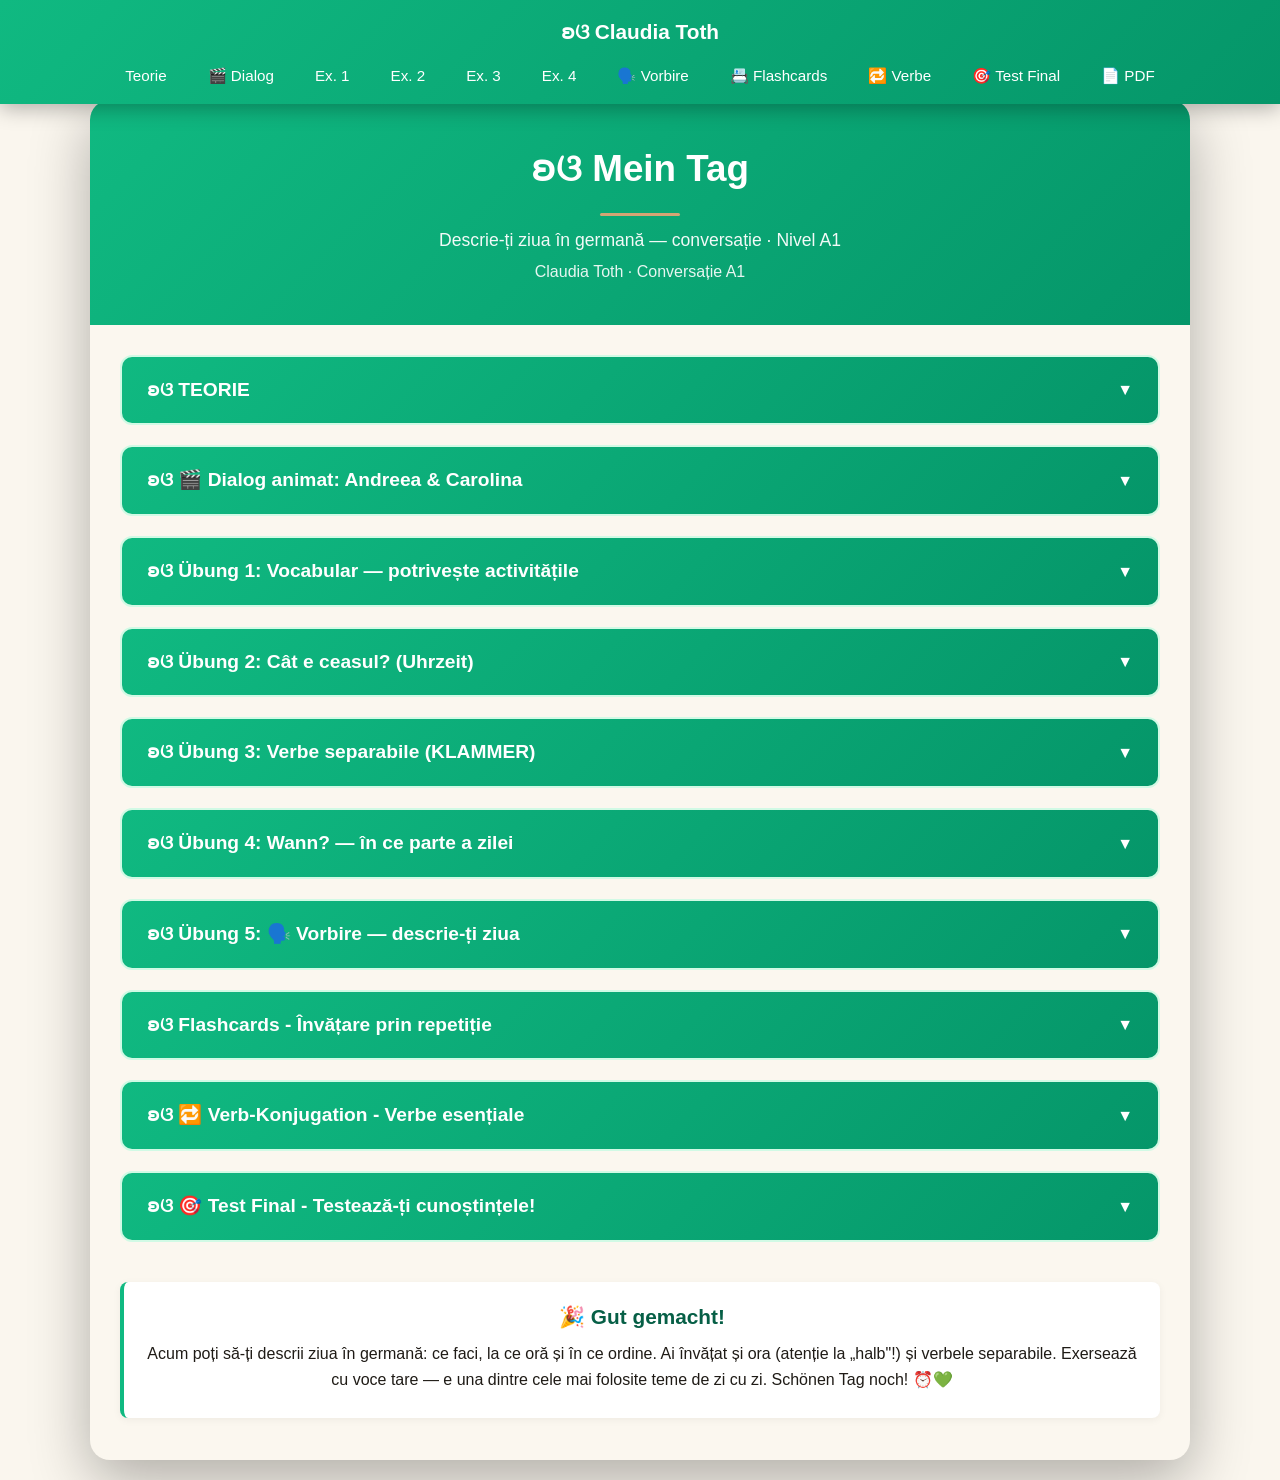
==== commit e2237b22: "Rebrand v2 culori: crem + auriu + emerald (mustar v1 eliminat) + PDF regenerat Co-Authored-By: Claud" ====
--- a/index.html
+++ b/index.html
@@ -93,7 +93,7 @@
                         <p>Acesta e cel mai important exercițiu din lecție — și nu se notează. <strong>Descrie cu voce tare</strong> ziua ta obișnuită, în ordine: de la trezire până la culcare. Spune ce faci și la ce oră. Folosește verbe separabile și cuvinte de ordine (zuerst, dann). Repetă de 2-3 ori, până curge natural.</p>
                     </div>
 
-                    <div class="theory-box" style="background:#eef2ff;border-color:#6366f1;">
+                    <div class="theory-box" style="background:#F5F0E8;border-color:#D4A574;">
                         <h4>💡 Tippuri — începuturi de propoziție</h4>
                         <ul style="margin-left:20px;">
                             <li><strong>Am Morgen stehe ich um … Uhr auf.</strong></li>
--- a/styles.css
+++ b/styles.css
@@ -11,12 +11,12 @@
 
 body {
     font-family: 'Segoe UI', Tahoma, Geneva, Verdana, sans-serif;
-    background: linear-gradient(135deg, #10b981 0%, #059669 100%);
+    background: #FAF6EE;
     line-height: 1.6;
     padding: 0;
     padding-top: 80px;
     min-height: 100vh;
-    color: #374151;
+    color: #1F1B16;
 }
 
 /* ============================================
@@ -75,7 +75,7 @@
 .container {
     max-width: 1100px;
     margin: 20px auto;
-    background: white;
+    background: #FBF7EF;
     border-radius: 20px;
     box-shadow: 0 20px 60px rgba(0,0,0,0.3);
     overflow: hidden;
@@ -150,7 +150,7 @@
 .section-content {
     display: none;
     padding: 25px;
-    background: #f0fdf4;
+    background: #FBF7EF;
 }
 
 .section-content.active {
@@ -236,7 +236,7 @@
     gap: 12px;
     margin-bottom: 18px;
     padding: 10px 14px;
-    background: #f0fdf4;
+    background: #FBF7EF;
     border-left: 4px solid #10b981;
     border-radius: 6px;
 }
@@ -313,7 +313,7 @@
 }
 
 .example-box .ro {
-    color: #6b7280;
+    color: #5A5147;
     font-size: 0.95rem;
     margin-top: 4px;
 }
@@ -347,7 +347,7 @@
 }
 
 .theory-table tr:nth-child(even) {
-    background: #f0fdf4;
+    background: #FBF7EF;
 }
 
 .theory-table .verb {
@@ -361,7 +361,7 @@
 }
 
 .theory-table .ro-text {
-    color: #6b7280;
+    color: #5A5147;
     font-style: italic;
     font-size: 0.95rem;
 }
@@ -370,12 +370,12 @@
    EXERCIȚII
    ============================================ */
 .exercise-instruction {
-    background: #fffbeb;
-    border-left: 4px solid #f59e0b;
+    background: #F5F0E8;
+    border-left: 4px solid #D4A574;
     padding: 12px 18px;
     margin-bottom: 18px;
     border-radius: 8px;
-    color: #78350f;
+    color: #5A5147;
 }
 
 .exercise-item {
@@ -413,7 +413,7 @@
 }
 
 .input-group label {
-    color: #374151;
+    color: #1F1B16;
     font-size: 1rem;
     line-height: 1.5;
 }
@@ -463,7 +463,7 @@
 }
 
 .mc-option:hover {
-    background: #f0fdf4;
+    background: #FBF7EF;
 }
 
 .mc-option input[type="radio"] {
@@ -545,12 +545,12 @@
 }
 
 .btn-reset {
-    background: #6b7280;
+    background: #5A5147;
     color: white;
 }
 
 .btn-reset:hover {
-    background: #4b5563;
+    background: #433d35;
     transform: translateY(-2px);
     box-shadow: 0 8px 20px rgba(107, 114, 128, 0.4);
 }
@@ -627,7 +627,7 @@
 
 .flashcard .ro {
     font-size: 1.2rem;
-    color: #6b7280;
+    color: #5A5147;
     font-style: italic;
     display: none;
 }
@@ -642,7 +642,7 @@
     bottom: 12px;
     left: 0;
     right: 0;
-    color: #9ca3af;
+    color: #8a8175;
     font-size: 0.85rem;
 }
 
@@ -776,8 +776,8 @@
         -webkit-overflow-scrolling: touch;
         max-width: 100%;
         scrollbar-width: thin;
-        scrollbar-color: #f59e0b #fef3c7;
-        background-image: linear-gradient(to right, transparent calc(100% - 32px), rgba(245, 158, 11, 0.28) 100%);
+        scrollbar-color: #D4A574 #F5F0E8;
+        background-image: linear-gradient(to right, transparent calc(100% - 32px), rgba(212, 165, 116, 0.28) 100%);
         background-attachment: local;
         background-repeat: no-repeat;
     }
@@ -788,12 +788,12 @@
     }
     .theory-table::-webkit-scrollbar-track,
     .grammar-table::-webkit-scrollbar-track {
-        background: #fef3c7;
+        background: #F5F0E8;
         border-radius: 3px;
     }
     .theory-table::-webkit-scrollbar-thumb,
     .grammar-table::-webkit-scrollbar-thumb {
-        background: #f59e0b;
+        background: #D4A574;
         border-radius: 3px;
     }
 
@@ -801,15 +801,15 @@
     .grammar-table::before {
         content: '👈 Glisează lateral pentru toate coloanele 👉';
         display: block;
-        background: #fef3c7;
-        color: #92400e;
+        background: #F5F0E8;
+        color: #5A5147;
         padding: 6px 10px;
         font-size: 0.72rem;
         text-align: center;
         font-style: italic;
         border-radius: 6px 6px 0 0;
         white-space: nowrap;
-        border-bottom: 1px solid #f59e0b;
+        border-bottom: 1px solid #D4A574;
         position: sticky;
         left: 0;
     }
@@ -828,14 +828,14 @@
    ============================================ */
 .ro-translation {
     display: inline-block;
-    color: #6b7280;
+    color: #5A5147;
     font-style: italic;
     font-size: 0.88rem;
     font-weight: normal;
     line-height: 1.4;
     margin-top: 4px;
     padding-left: 8px;
-    border-left: 2px solid #fcd34d;
+    border-left: 2px solid #D4A574;
 }
 
 /* ============================================
@@ -858,7 +858,7 @@
 }
 
 .test-intro p {
-    color: #374151;
+    color: #1F1B16;
     margin-bottom: 15px;
 }
 
@@ -872,7 +872,7 @@
 
 .test-info-list li {
     padding: 8px 0;
-    color: #374151;
+    color: #1F1B16;
 }
 
 .btn-large {
@@ -921,7 +921,7 @@
 
 /* Întrebarea curentă */
 .test-question {
-    background: #f0fdf4;
+    background: #FBF7EF;
     padding: 25px;
     border-radius: 10px;
     margin-bottom: 20px;
@@ -937,35 +937,35 @@
 
 .test-question-content {
     font-size: 1.15rem;
-    color: #374151;
+    color: #1F1B16;
     line-height: 1.8;
     margin-bottom: 12px;
 }
 
 .test-blank {
-    background: #fef3c7;
+    background: #F5F0E8;
     padding: 4px 16px;
     border-radius: 6px;
-    border: 2px dashed #f59e0b;
-    color: #78350f;
+    border: 2px dashed #D4A574;
+    color: #5A5147;
     font-weight: bold;
     margin-right: 8px;
 }
 
 .test-translation {
     display: block;
-    color: #6b7280;
+    color: #5A5147;
     font-style: italic;
     margin: 10px 0;
     font-size: 0.95rem;
 }
 
 .test-ro-text {
-    background: #fff7ed;
+    background: #F5F0E8;
     padding: 15px;
     border-radius: 8px;
-    border-left: 4px solid #f59e0b;
-    color: #78350f;
+    border-left: 4px solid #D4A574;
+    color: #5A5147;
     font-weight: 500;
 }
 
@@ -1002,7 +1002,7 @@
 
 .test-mc .mc-option:hover {
     border-color: #10b981;
-    background: #f0fdf4;
+    background: #FBF7EF;
 }
 
 /* Controale wizard */
@@ -1015,12 +1015,12 @@
 }
 
 .btn-secondary {
-    background: #6b7280;
+    background: #5A5147;
     color: white;
 }
 
 .btn-secondary:hover {
-    background: #4b5563;
+    background: #433d35;
     transform: translateY(-2px);
     box-shadow: 0 4px 12px rgba(107, 114, 128, 0.4);
 }
@@ -1034,13 +1034,13 @@
 
 /* Buton ÎNAPOI LA TEORIE */
 .btn-back {
-    background: linear-gradient(135deg, #6366f1 0%, #4f46e5 100%);
+    background: linear-gradient(135deg, #5A5147 0%, #433d35 100%);
     color: white;
 }
 
 .btn-back:hover {
     transform: translateY(-2px);
-    box-shadow: 0 8px 20px rgba(99, 102, 241, 0.4);
+    box-shadow: 0 8px 20px rgba(90, 81, 71, 0.4);
 }
 
 .test-back-top {
@@ -1117,7 +1117,7 @@
 
 /* Stats categorii */
 .test-stats {
-    background: #f0fdf4;
+    background: #FBF7EF;
     padding: 20px;
     border-radius: 10px;
     margin-bottom: 20px;
@@ -1137,7 +1137,7 @@
 .test-stats li {
     padding: 8px 0;
     border-bottom: 1px solid #d1fae5;
-    color: #374151;
+    color: #1F1B16;
 }
 
 .test-stats li:last-child {
@@ -1244,7 +1244,7 @@
 
 .dm-tile {
     padding: 10px 14px;
-    background: #f0fdf4;
+    background: #FBF7EF;
     border: 2px solid #d1fae5;
     border-radius: 8px;
     cursor: pointer;
@@ -1261,9 +1261,9 @@
 }
 
 .dm-tile.dm-selected {
-    background: #fef3c7;
-    border-color: #f59e0b;
-    color: #78350f;
+    background: #F5F0E8;
+    border-color: #D4A574;
+    color: #5A5147;
 }
 
 .dm-tile.dm-correct {
@@ -1285,11 +1285,11 @@
     text-align: center;
     margin-top: 12px;
     padding: 10px;
-    background: #fffbeb;
-    border-radius: 8px;
-    color: #78350f;
+    background: #F5F0E8;
+    border-radius: 8px;
+    color: #5A5147;
     font-weight: 600;
-    border-left: 4px solid #f59e0b;
+    border-left: 4px solid #D4A574;
 }
 
 @keyframes shake {
@@ -1315,7 +1315,7 @@
 
 .sort-tile {
     padding: 8px 14px;
-    background: #f0fdf4;
+    background: #FBF7EF;
     border: 2px solid #d1fae5;
     border-radius: 8px;
     cursor: pointer;
@@ -1331,9 +1331,9 @@
 }
 
 .sort-tile.sort-selected {
-    background: #fef3c7;
-    border-color: #f59e0b;
-    color: #78350f;
+    background: #F5F0E8;
+    border-color: #D4A574;
+    color: #5A5147;
 }
 
 .sort-tile.sort-wrong {
@@ -1369,7 +1369,7 @@
 
 .sort-col:hover {
     border-color: #10b981;
-    background: #f0fdf4;
+    background: #FBF7EF;
 }
 
 .sort-col-title {
@@ -1406,8 +1406,8 @@
 .satzbau-answer {
     min-height: 50px;
     padding: 12px;
-    background: #fffbeb;
-    border: 2px dashed #f59e0b;
+    background: #F5F0E8;
+    border: 2px dashed #D4A574;
     border-radius: 8px;
     margin: 8px 0;
     display: flex;
@@ -1417,7 +1417,7 @@
 }
 
 .satzbau-answer-placeholder {
-    color: #9ca3af;
+    color: #8a8175;
     font-style: italic;
     font-size: 0.95rem;
 }
@@ -1427,7 +1427,7 @@
     flex-wrap: wrap;
     gap: 8px;
     padding: 10px;
-    background: #f0fdf4;
+    background: #FBF7EF;
     border-radius: 8px;
     margin-top: 8px;
 }
@@ -1510,18 +1510,18 @@
     border-radius: 8px;
     cursor: pointer;
     transition: all 0.2s;
-    color: #374151;
+    color: #1F1B16;
 }
 
 .mistake-opt:hover {
     border-color: #10b981;
-    background: #f0fdf4;
+    background: #FBF7EF;
 }
 
 .mistake-opt.mistake-picked {
-    border-color: #f59e0b;
-    background: #fef3c7;
-    color: #78350f;
+    border-color: #D4A574;
+    background: #F5F0E8;
+    color: #5A5147;
     font-weight: 600;
 }
 
@@ -1560,7 +1560,7 @@
     size: A4;
     margin: 18mm 14mm 22mm 14mm;
     @bottom-left { content: "ʚଓ © 2026 Claudia Toth"; font-size: 9pt; color: #065f46; }
-    @bottom-right { content: "pag. " counter(page) " / " counter(pages); font-size: 9pt; color: #6b7280; }
+    @bottom-right { content: "pag. " counter(page) " / " counter(pages); font-size: 9pt; color: #5A5147; }
 }
 
 @media print {
@@ -1628,7 +1628,7 @@
 }
 .cast-card .detail {
     font-size: 0.65rem;
-    color: #6b7280;
+    color: #5A5147;
     line-height: 1.2;
     margin-top: 2px;
 }
@@ -1640,8 +1640,8 @@
 /* Avatar 44×56px (NU dimensiune nativă!) — adăugat în template 28 mai 2026 */
 /* după bug raportat de Claudia pe A2 L2 (andreeas-diplom) */
 .andreea-note {
-    background: #fffbeb;
-    border-left: 4px solid #f59e0b;
+    background: #F5F0E8;
+    border-left: 4px solid #D4A574;
     border-radius: 0 8px 8px 0;
     padding: 12px 16px;
     margin: 14px 0;
@@ -1660,7 +1660,7 @@
 }
 .andreea-note-content .speaker {
     font-weight: 700;
-    color: #92400e;
+    color: #5A5147;
     font-size: 0.85rem;
     margin-bottom: 4px;
 }
@@ -1668,7 +1668,7 @@
     content: "💚 ";
 }
 .andreea-note-content .text {
-    color: #78350f;
+    color: #5A5147;
     font-size: 0.92rem;
     font-style: italic;
     line-height: 1.55;
@@ -1703,7 +1703,7 @@
     border-bottom: none;
 }
 .grammar-table tr:nth-child(even) {
-    background: #f0fdf4;
+    background: #FBF7EF;
 }
 
 /* ===== REGULA 14 PATCH â€” touch scroll mobile (fix raportat 31 mai 2026) ===== */
@@ -1729,8 +1729,8 @@
    DIALOG ANIMAT (motor Pflege) — Andreea ↔ Annette
    ============================================ */
 .animated-dialog { background: white; border-radius: 16px; padding: 20px; margin: 16px 0; box-shadow: 0 4px 18px rgba(6, 95, 70, 0.1); }
-.dialog-context { background: #f0fdf4; border-left: 4px solid #10b981; padding: 10px 14px; border-radius: 6px; color: #065f46; font-size: 0.9rem; margin-bottom: 18px; }
-.stage-container { background: linear-gradient(135deg, #f0fdf4 0%, #ecfdf5 100%); border-radius: 12px; padding: 24px 16px; margin: 14px 0; }
+.dialog-context { background: #FBF7EF; border-left: 4px solid #10b981; padding: 10px 14px; border-radius: 6px; color: #065f46; font-size: 0.9rem; margin-bottom: 18px; }
+.stage-container { background: linear-gradient(135deg, #FBF7EF 0%, #ecfdf5 100%); border-radius: 12px; padding: 24px 16px; margin: 14px 0; }
 .stage { display: grid; grid-template-columns: 1fr 1fr; gap: 24px; align-items: start; }
 .character-wrapper { display: flex; flex-direction: column; align-items: center; position: relative; transition: all 0.3s; opacity: 0.55; }
 .character-wrapper.speaking { opacity: 1; transform: scale(1.05); }
@@ -1746,7 +1746,7 @@
 .speech-bubble .bubble-de, .speech-bubble .bubble-ro { transition: opacity 0.18s ease; }
 .speech-bubble.text-fading .bubble-de, .speech-bubble.text-fading .bubble-ro { opacity: 0.15; }
 .bubble-de { color: #065f46; font-weight: 600; font-size: 0.95rem; margin-bottom: 6px; line-height: 1.4; }
-.bubble-ro { color: #6b7280; font-style: italic; font-size: 0.85rem; line-height: 1.4; }
+.bubble-ro { color: #5A5147; font-style: italic; font-size: 0.85rem; line-height: 1.4; }
 .dialog-controls { display: flex; justify-content: center; gap: 10px; margin: 16px 0 10px; flex-wrap: wrap; }
 .btn-dialog { background: linear-gradient(135deg, #10b981 0%, #059669 100%); color: white; border: none; padding: 10px 18px; border-radius: 8px; cursor: pointer; font-size: 0.92rem; font-weight: 600; transition: all 0.2s; font-family: inherit; }
 .btn-dialog:hover:not(:disabled) { transform: translateY(-2px); box-shadow: 0 4px 12px rgba(16, 185, 129, 0.3); }
@@ -1755,13 +1755,13 @@
 .progress-bar { height: 8px; background: #e5e7eb; border-radius: 4px; overflow: hidden; margin-bottom: 6px; }
 .progress-fill { height: 100%; background: linear-gradient(135deg, #10b981 0%, #059669 100%); transition: width 0.3s ease-out; width: 0%; }
 .progress-text { color: #065f46; font-size: 0.85rem; font-weight: 600; }
-.transcript-details { margin-top: 16px; background: #f0fdf4; border-radius: 8px; padding: 10px 14px; }
+.transcript-details { margin-top: 16px; background: #FBF7EF; border-radius: 8px; padding: 10px 14px; }
 .transcript-details summary { color: #065f46; font-weight: 600; cursor: pointer; padding: 4px 0; }
 .transcript-list { margin-top: 10px; }
 .reply-item { background: white; border-left: 4px solid #d1d5db; padding: 10px 12px; border-radius: 6px; margin-bottom: 8px; transition: all 0.3s; }
-.reply-item.active { border-left-color: #10b981; background: #f0fdf4; transform: translateX(4px); }
+.reply-item.active { border-left-color: #10b981; background: #FBF7EF; transform: translateX(4px); }
 .reply-header { display: flex; align-items: center; gap: 10px; margin-bottom: 6px; }
-.reply-num { color: #6b7280; font-size: 0.85rem; font-weight: 700; }
+.reply-num { color: #5A5147; font-size: 0.85rem; font-weight: 700; }
 .reply-speaker { color: #065f46; font-weight: 600; font-size: 0.88rem; flex: 1; }
 .speaker-andreea { color: #047857; }
 .speaker-annette { color: #a21caf; }
@@ -1769,11 +1769,23 @@
 .btn-replay-reply { background: #ecfdf5; border: 1px solid #10b981; color: #065f46; border-radius: 6px; padding: 3px 8px; cursor: pointer; font-size: 0.8rem; }
 .btn-replay-reply:hover { background: #d1fae5; }
 .reply-de { color: #065f46; font-weight: 600; font-size: 0.92rem; line-height: 1.45; }
-.reply-ro { color: #6b7280; font-style: italic; font-size: 0.85rem; margin-top: 2px; }
+.reply-ro { color: #5A5147; font-style: italic; font-size: 0.85rem; margin-top: 2px; }
 @media (max-width: 768px) {
     .stage { grid-template-columns: 1fr; gap: 32px; }
 }
 
 /* ===== Kenji — avatar emoji (student invitat Japonia) ===== */
-.kenji-avatar { background: linear-gradient(135deg, #eff6ff 0%, #dbeafe 100%); font-size: 44px; }
-.speaker-kenji { color: #2563eb; }+.kenji-avatar { background: linear-gradient(135deg, #F5F0E8 0%, #dbeafe 100%); font-size: 44px; }
+.speaker-kenji { color: #2563eb; }
+
+/* ===== BRAND v2 — linie aurie 80x3px sub h1 (rebrand iunie 2026) ===== */
+.header h1 { position: relative; }
+.header h1::after {
+    content: "";
+    display: block;
+    width: 80px;
+    height: 3px;
+    background: #D4A574;
+    margin: 14px auto 0;
+    border-radius: 2px;
+}
